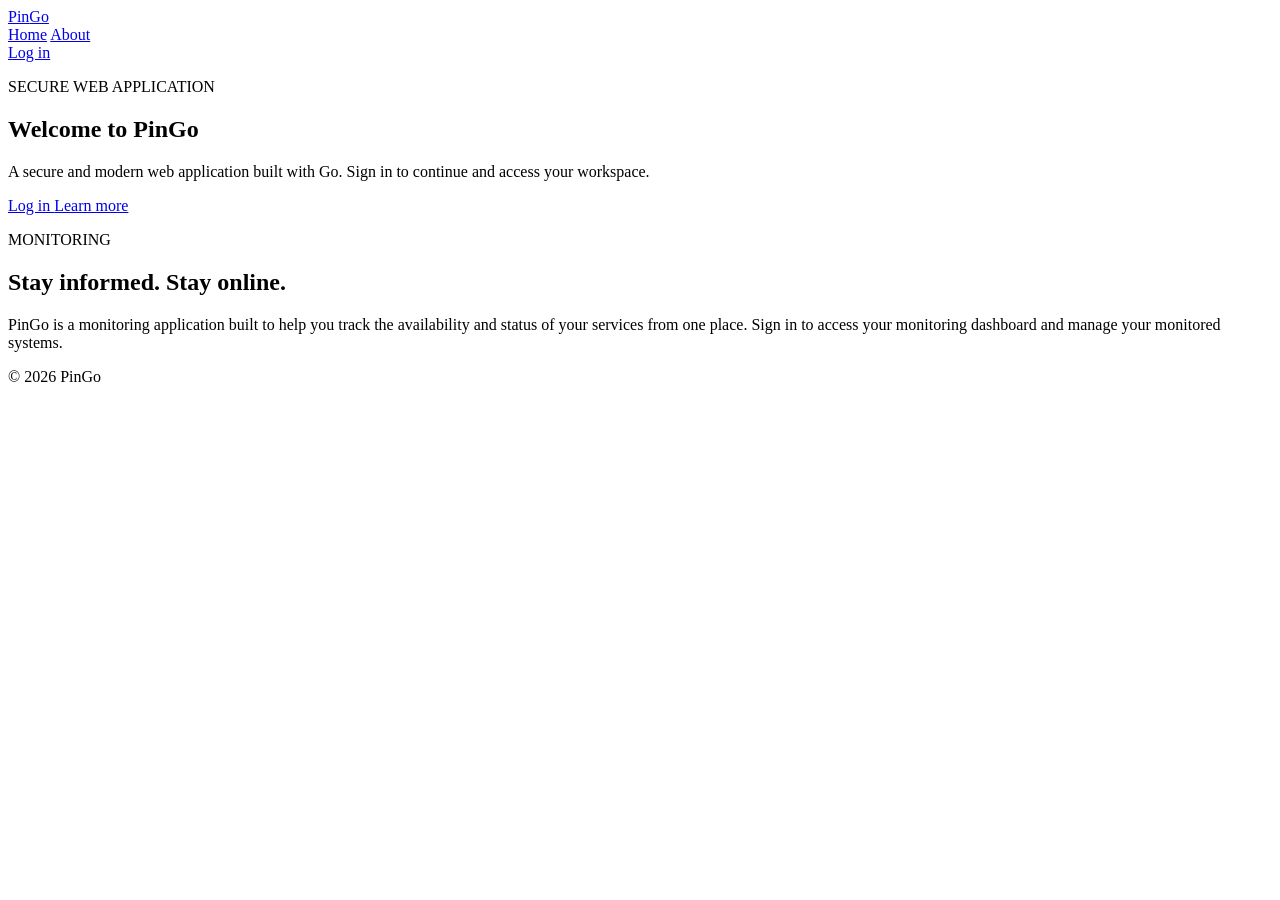
==== static/index.html @ 702109d3 "css" ====
<!DOCTYPE html>
<html lang="en">
<head>
    <meta charset="UTF-8">
    <meta name="viewport" content="width=device-width, initial-scale=1.0">
    <meta
        name="description"
        content="Secure Go web application"
    >
    <title>Pingo</title>
    <link rel="stylesheet" href="/css/style.css">
</head>
<body>
    <header class="navbar">
        <div class="nav-container">
            <a href="/" class="logo">
                Pin<span>Go</span>
            </a>
            <nav class="nav-links" aria-label="Main navigation">
                <a href="/">Home</a>
                <a href="#about">About</a>
            </nav>
            <a href="/login" class="login-button">
                Log in
            </a>
        </div>
    </header>
    <main>
        <section class="hero">
            <div class="hero-content">
                <p class="hero-label">
                    SECURE WEB APPLICATION
                </p>
                <h1>
                    Welcome to
                    <span>PinGo</span>
                </h1>
                <p class="hero-description">
                    A secure and modern web application built with Go.
                    Sign in to continue and access your workspace.
                </p>
                <div class="hero-actions">
                    <a href="/login" class="primary-button">
                        Log in
                    </a>
                    <a href="#about" class="secondary-button">
                        Learn more
                    </a>
                </div>
            </div>
        </section>
        <section id="about" class="about">
            <div class="section-container">
                <p class="section-label">
                    MONITORING
                </p>
                <h2>
                    Stay informed. Stay online.
                </h2>
                <p>
                    PinGo is a monitoring application built to help you track
                    the availability and status of your services from one place.
                    Sign in to access your monitoring dashboard and manage your
                    monitored systems.
                </p>
            </div>
        </section>
    </main>
    <footer class="footer">
        <div class="footer-container">
            <p>
                © 2026 PinGo
            </p>
        </div>
    </footer>
</body>
</html>
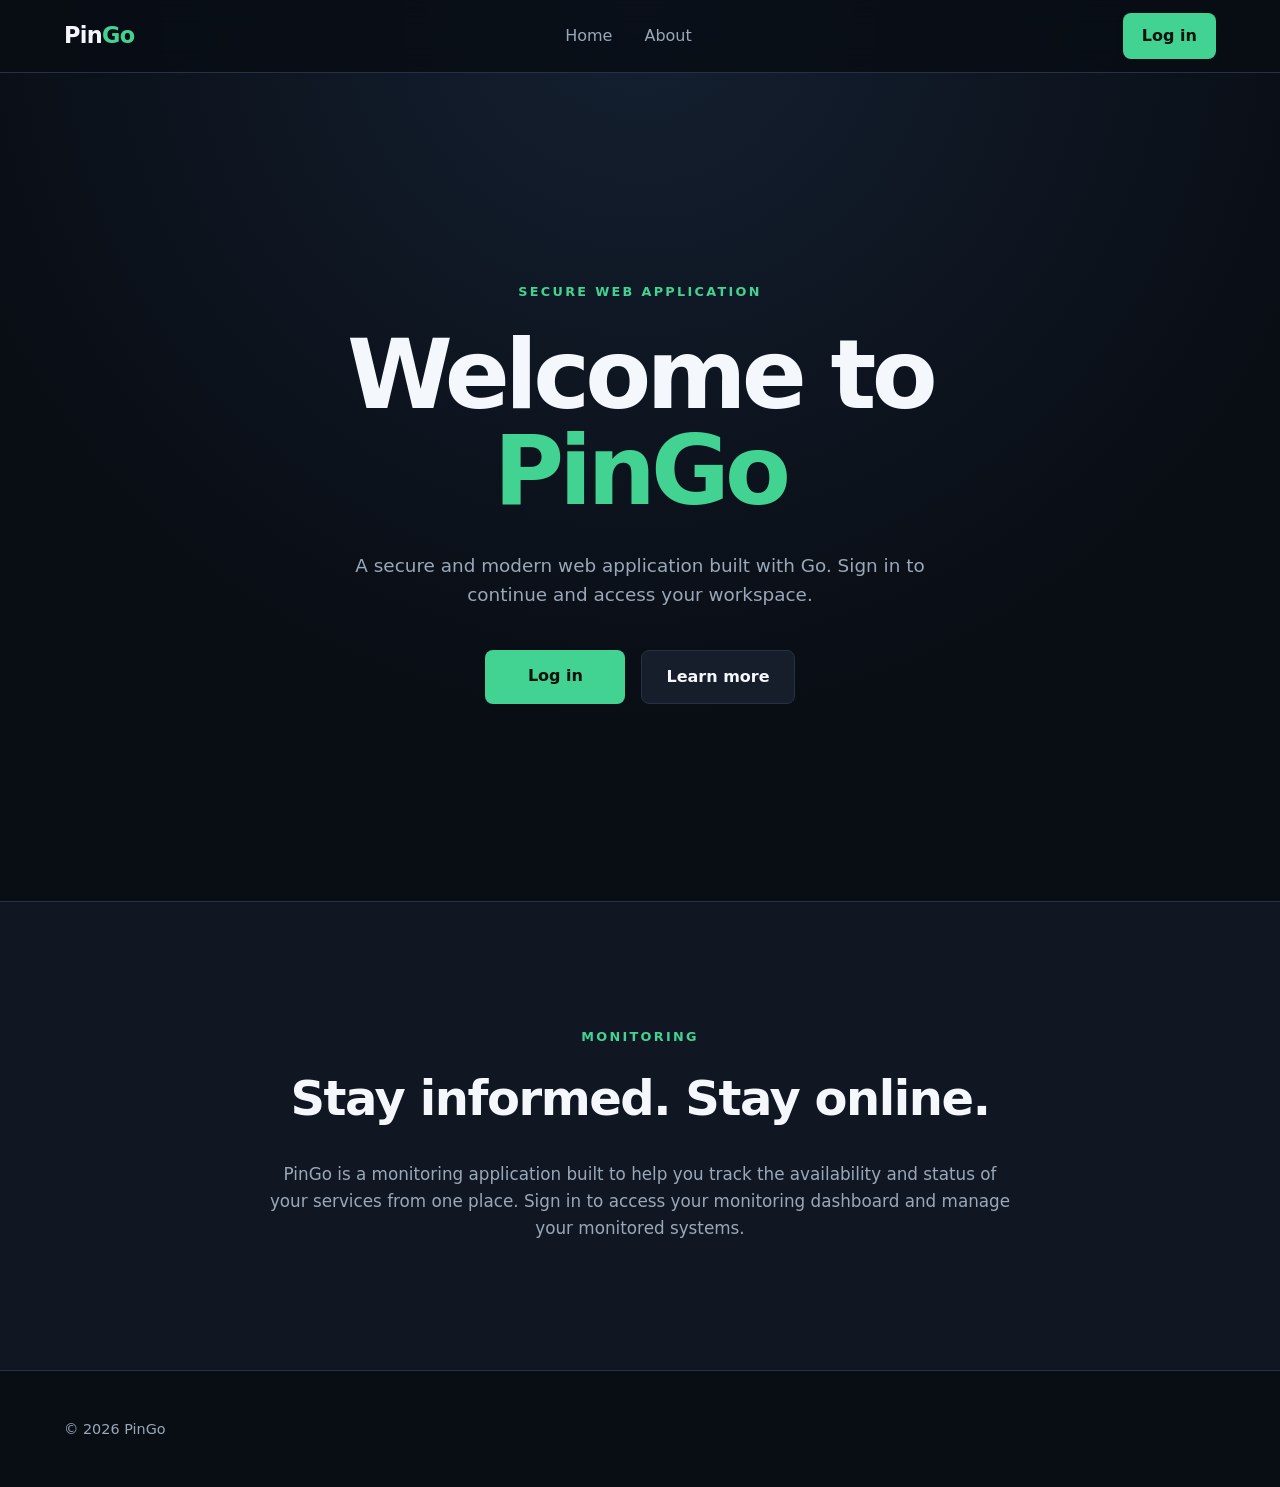
==== commit 8c64d589: "mux" ====
--- a/static/index.html
+++ b/static/index.html
@@ -8,7 +8,7 @@
         content="Secure Go web application"
     >
     <title>Pingo</title>
-    <link rel="stylesheet" href="/css/style.css">
+    <link rel="stylesheet" href="/static/css/style.css">
 </head>
 <body>
     <header class="navbar">
--- a/static/css/style.css
+++ b/static/css/style.css
@@ -0,0 +1,395 @@
+:root {
+    --background: #090d14;
+    --background-soft: #111722;
+    --surface: #161e2b;
+
+    --text-primary: #f4f7fb;
+    --text-secondary: #9aa7b8;
+
+    --accent: #42d392;
+    --accent-hover: #5be3a3;
+
+    --border: #263244;
+
+    --max-width: 1200px;
+}
+
+
+*,
+*::before,
+*::after {
+    box-sizing: border-box;
+}
+
+
+html {
+    scroll-behavior: smooth;
+}
+
+
+body {
+    margin: 0;
+
+    min-height: 100vh;
+
+    font-family:
+        Inter,
+        system-ui,
+        -apple-system,
+        BlinkMacSystemFont,
+        "Segoe UI",
+        sans-serif;
+
+    background:
+        radial-gradient(
+            circle at top,
+            #142031 0%,
+            var(--background) 45%
+        );
+
+    color: var(--text-primary);
+
+    line-height: 1.6;
+}
+
+
+a {
+    color: inherit;
+    text-decoration: none;
+}
+
+
+/* =========================
+   NAVBAR
+   ========================= */
+
+.navbar {
+    width: 100%;
+
+    border-bottom: 1px solid var(--border);
+
+    background: rgba(9, 13, 20, 0.85);
+
+    backdrop-filter: blur(12px);
+
+    position: sticky;
+    top: 0;
+
+    z-index: 100;
+}
+
+
+.nav-container {
+    width: min(90%, var(--max-width));
+
+    min-height: 72px;
+
+    margin: 0 auto;
+
+    display: flex;
+    align-items: center;
+    justify-content: space-between;
+
+    gap: 2rem;
+}
+
+
+.logo {
+    font-size: 1.4rem;
+    font-weight: 700;
+
+    letter-spacing: -0.03em;
+}
+
+
+.logo span {
+    color: var(--accent);
+}
+
+
+.nav-links {
+    display: flex;
+    align-items: center;
+
+    gap: 2rem;
+
+    color: var(--text-secondary);
+}
+
+
+.nav-links a {
+    transition:
+        color 0.2s ease;
+}
+
+
+.nav-links a:hover {
+    color: var(--text-primary);
+}
+
+
+.login-button {
+    display: inline-flex;
+    align-items: center;
+    justify-content: center;
+
+    padding: 0.65rem 1.2rem;
+
+    border-radius: 8px;
+
+    background: var(--accent);
+
+    color: #07110d;
+
+    font-weight: 600;
+
+    transition:
+        background 0.2s ease,
+        transform 0.2s ease;
+}
+
+
+.login-button:hover {
+    background: var(--accent-hover);
+
+    transform: translateY(-1px);
+}
+
+
+/* =========================
+   HERO
+   ========================= */
+
+.hero {
+    min-height: calc(100vh - 72px);
+
+    display: flex;
+    align-items: center;
+}
+
+
+.hero-content {
+    width: min(90%, 850px);
+
+    margin: 0 auto;
+
+    text-align: center;
+
+    padding: 6rem 0;
+}
+
+
+.hero-label {
+    margin-bottom: 1.5rem;
+
+    color: var(--accent);
+
+    font-size: 0.8rem;
+    font-weight: 700;
+
+    letter-spacing: 0.18em;
+}
+
+
+.hero h1 {
+    margin: 0;
+
+    font-size: clamp(3rem, 8vw, 6rem);
+
+    line-height: 1;
+
+    letter-spacing: -0.05em;
+}
+
+
+.hero h1 span {
+    color: var(--accent);
+}
+
+
+.hero-description {
+    max-width: 650px;
+
+    margin: 2rem auto 0;
+
+    color: var(--text-secondary);
+
+    font-size: 1.15rem;
+}
+
+
+.hero-actions {
+    margin-top: 2.5rem;
+
+    display: flex;
+    justify-content: center;
+
+    gap: 1rem;
+}
+
+
+.primary-button,
+.secondary-button {
+    min-width: 140px;
+
+    padding: 0.85rem 1.5rem;
+
+    border-radius: 8px;
+
+    font-weight: 600;
+
+    transition:
+        transform 0.2s ease,
+        background 0.2s ease,
+        border-color 0.2s ease;
+}
+
+
+.primary-button {
+    background: var(--accent);
+
+    color: #07110d;
+}
+
+
+.primary-button:hover {
+    background: var(--accent-hover);
+
+    transform: translateY(-2px);
+}
+
+
+.secondary-button {
+    border: 1px solid var(--border);
+
+    background: var(--surface);
+}
+
+
+.secondary-button:hover {
+    border-color: var(--accent);
+
+    transform: translateY(-2px);
+}
+
+
+/* =========================
+   ABOUT
+   ========================= */
+
+.about {
+    padding: 7rem 0;
+
+    border-top: 1px solid var(--border);
+
+    background: var(--background-soft);
+}
+
+
+.section-container {
+    width: min(90%, 750px);
+
+    margin: 0 auto;
+
+    text-align: center;
+}
+
+
+.section-label {
+    color: var(--accent);
+
+    font-size: 0.8rem;
+    font-weight: 700;
+
+    letter-spacing: 0.18em;
+}
+
+
+.section-container h2 {
+    margin: 0.75rem 0 1.5rem;
+
+    font-size: clamp(2rem, 5vw, 3rem);
+
+    letter-spacing: -0.03em;
+}
+
+
+.section-container p:last-child {
+    color: var(--text-secondary);
+
+    font-size: 1.05rem;
+}
+
+
+/* =========================
+   FOOTER
+   ========================= */
+
+.footer {
+    border-top: 1px solid var(--border);
+
+    background: var(--background);
+}
+
+
+.footer-container {
+    width: min(90%, var(--max-width));
+
+    margin: 0 auto;
+
+    padding: 2rem 0;
+
+    display: flex;
+    justify-content: space-between;
+
+    gap: 1rem;
+
+    color: var(--text-secondary);
+
+    font-size: 0.9rem;
+}
+
+
+/* =========================
+   RESPONSIVE
+   ========================= */
+
+@media (max-width: 700px) {
+
+    .nav-links {
+        display: none;
+    }
+
+    .nav-container {
+        min-height: 64px;
+    }
+
+    .hero {
+        min-height: calc(100vh - 64px);
+    }
+
+    .hero-content {
+        padding: 4rem 0;
+    }
+
+    .hero-description {
+        font-size: 1rem;
+    }
+
+    .hero-actions {
+        flex-direction: column;
+
+        align-items: stretch;
+    }
+
+    .primary-button,
+    .secondary-button {
+        width: 100%;
+    }
+
+    .footer-container {
+        flex-direction: column;
+
+        text-align: center;
+    }
+}
